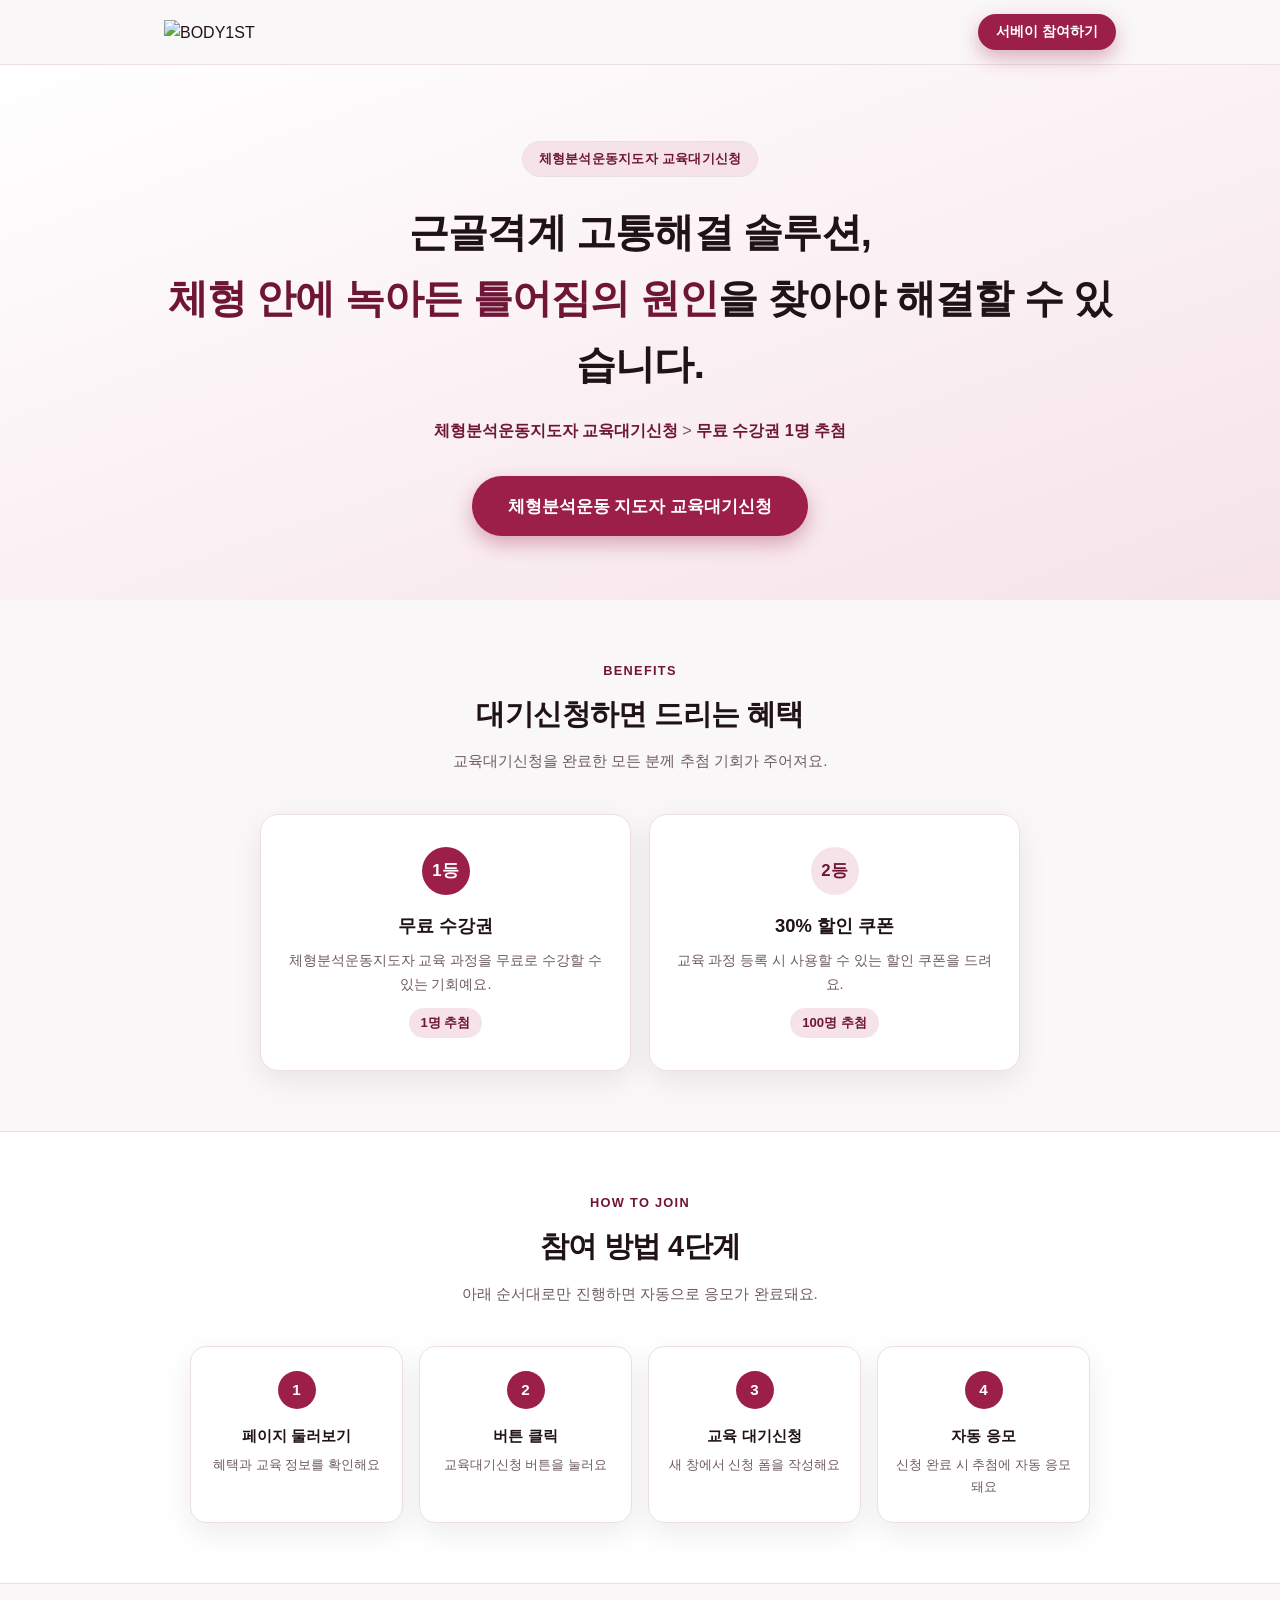
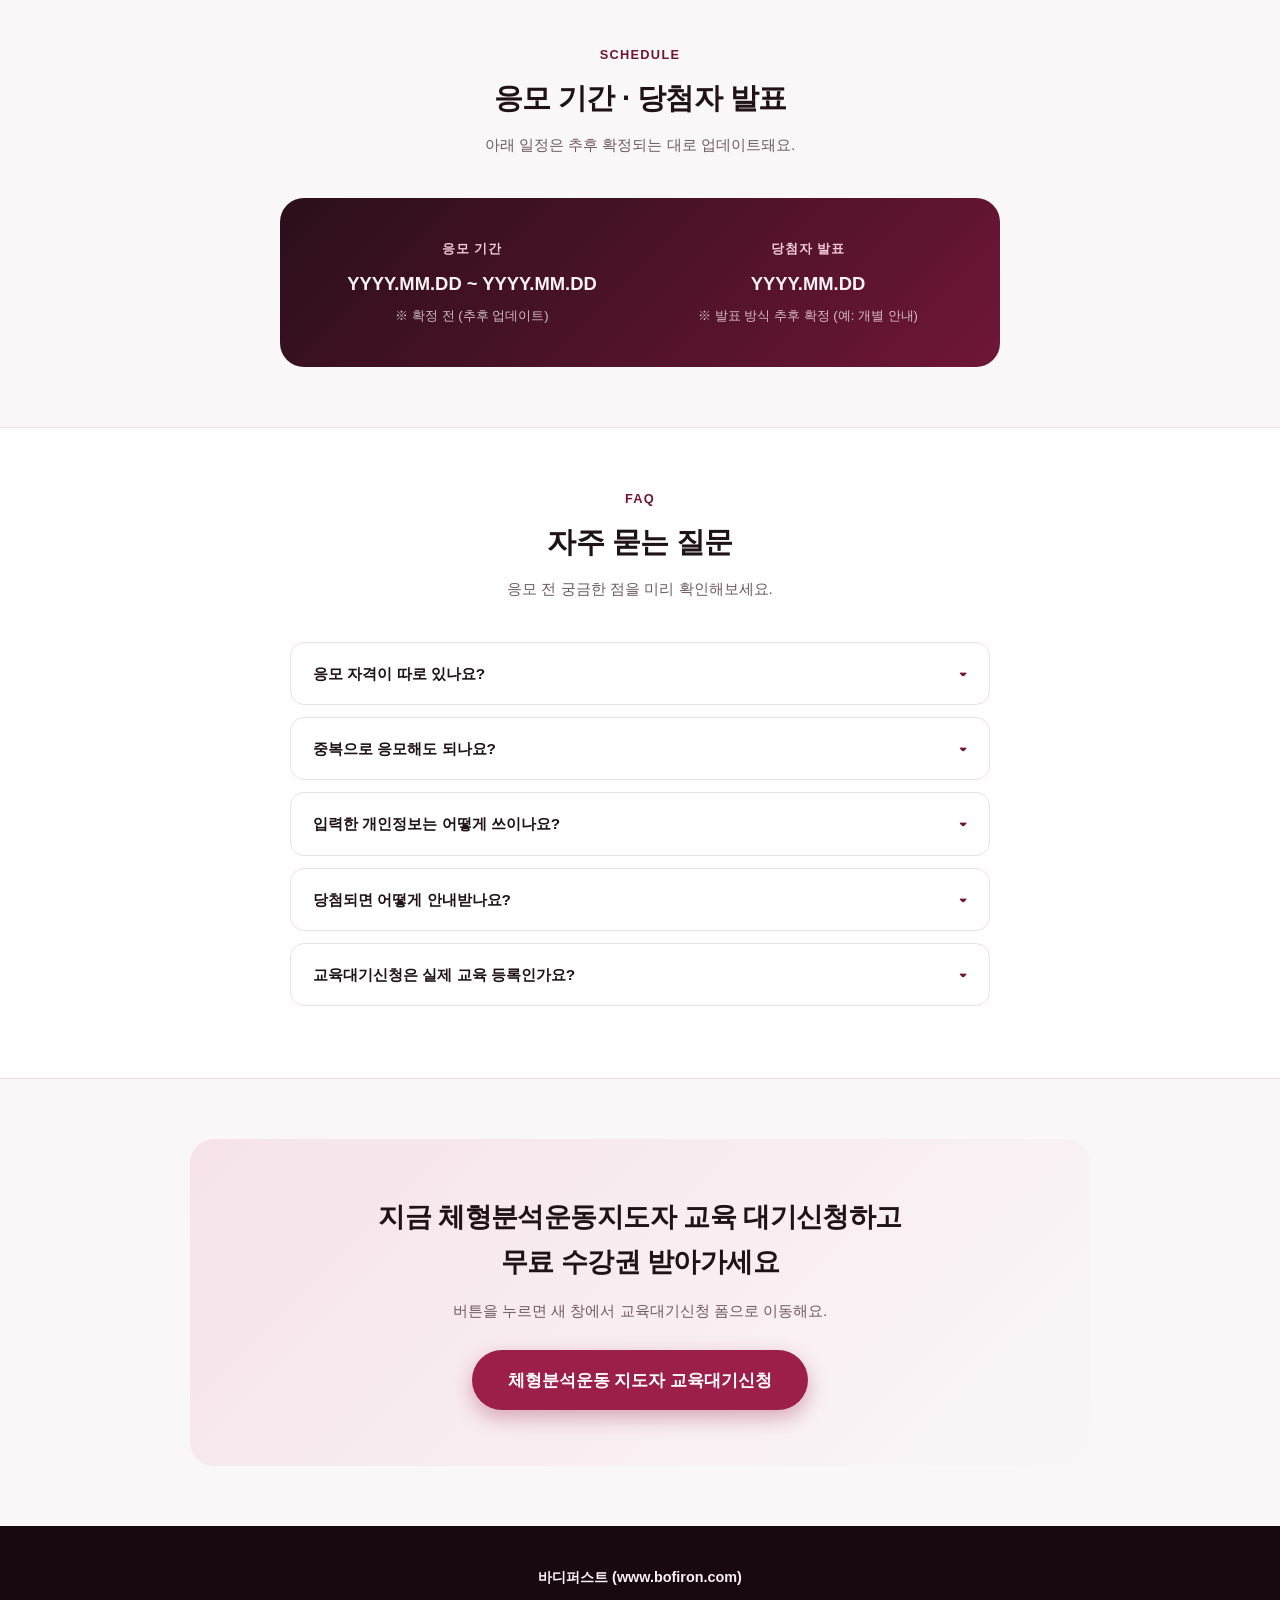
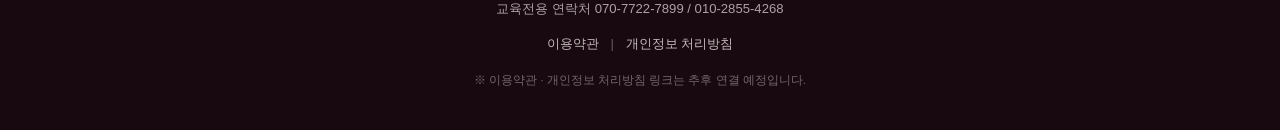
==== index.html @ 2d15d4a1 "Add event page" ====
<!DOCTYPE html>
<html lang="ko">
<head>
<meta charset="UTF-8">
<meta name="viewport" content="width=device-width, initial-scale=1.0">
<title>체형분석운동지도자 교육대기신청 | BODY1ST</title>
<style>
  :root {
    --bg: #faf7f8;
    --bg-alt: #ffffff;
    --ink: #201317;
    --ink-soft: #6e5b62;
    --accent: #9c1f4a;
    --accent-soft: #f6e3ea;
    --accent-deep: #6f1636;
    --line: #ecdfe4;
    --radius: 18px;
    --shadow: 0 10px 30px rgba(32, 19, 23, 0.08);
  }

  * { box-sizing: border-box; }
  html { scroll-behavior: smooth; }

  body {
    margin: 0;
    font-family: "Pretendard", "Apple SD Gothic Neo", "Malgun Gothic", sans-serif;
    background: var(--bg);
    color: var(--ink);
    line-height: 1.65;
  }

  a { color: inherit; }

  .wrap {
    max-width: 1000px;
    margin: 0 auto;
    padding: 0 24px;
  }

  /* Header */
  header {
    position: sticky;
    top: 0;
    z-index: 50;
    background: rgba(250, 247, 248, 0.92);
    backdrop-filter: blur(8px);
    border-bottom: 1px solid var(--line);
  }

  .nav {
    display: flex;
    align-items: center;
    justify-content: space-between;
    padding: 14px 24px;
    max-width: 1000px;
    margin: 0 auto;
  }

  .nav img {
    height: 24px;
    display: block;
  }

  .btn {
    padding: 12px 22px;
    border-radius: 999px;
    font-size: 0.92rem;
    font-weight: 700;
    cursor: pointer;
    border: none;
    transition: transform 0.15s ease, box-shadow 0.15s ease, background 0.15s ease;
  }

  .btn:active { transform: scale(0.97); }

  .btn-primary {
    background: var(--accent);
    color: #fff;
    box-shadow: 0 8px 20px rgba(156, 31, 74, 0.35);
  }

  .btn-primary:hover { background: var(--accent-deep); }

  .btn-sm {
    padding: 9px 18px;
    font-size: 0.85rem;
  }

  .btn-big {
    padding: 18px 36px;
    font-size: 1.08rem;
  }

  /* Hero */
  .hero {
    padding: 76px 24px 64px;
    text-align: center;
    background: linear-gradient(160deg, #fff 0%, var(--accent-soft) 100%);
  }

  .hero .eyebrow {
    display: inline-block;
    font-size: 0.82rem;
    color: var(--accent-deep);
    background: var(--accent-soft);
    border: 1px solid var(--line);
    padding: 6px 16px;
    border-radius: 999px;
    font-weight: 700;
    letter-spacing: 0.02em;
    margin-bottom: 22px;
  }

  .hero h1 {
    font-size: clamp(1.7rem, 4.2vw, 2.5rem);
    letter-spacing: -0.02em;
    margin: 0 0 20px;
    font-weight: 800;
  }

  .hero h1 .highlight { color: var(--accent-deep); }

  .hero .subcopy {
    font-size: 1.02rem;
    font-weight: 700;
    color: var(--accent-deep);
    margin: 0 0 32px;
  }

  .hero .subcopy .arrow { color: var(--ink-soft); font-weight: 500; margin: 0 4px; }

  /* Section shared */
  section { padding: 60px 24px; }

  .section-head {
    text-align: center;
    max-width: 620px;
    margin: 0 auto 40px;
  }

  .section-tag {
    font-size: 0.8rem;
    font-weight: 700;
    color: var(--accent-deep);
    text-transform: uppercase;
    letter-spacing: 0.1em;
    margin-bottom: 10px;
  }

  .section-head h2 {
    font-size: clamp(1.4rem, 3vw, 1.8rem);
    letter-spacing: -0.02em;
    margin: 0 0 10px;
  }

  .section-head p {
    color: var(--ink-soft);
    font-size: 0.96rem;
    margin: 0;
  }

  /* Benefit cards */
  .benefit-grid {
    display: grid;
    grid-template-columns: repeat(auto-fit, minmax(260px, 1fr));
    gap: 18px;
    max-width: 760px;
    margin: 0 auto;
  }

  .benefit-card {
    background: var(--bg-alt);
    border: 1px solid var(--line);
    border-radius: var(--radius);
    padding: 32px 26px;
    text-align: center;
    box-shadow: var(--shadow);
    position: relative;
  }

  .benefit-card .rank {
    display: inline-flex;
    align-items: center;
    justify-content: center;
    width: 48px;
    height: 48px;
    border-radius: 50%;
    background: var(--accent-soft);
    color: var(--accent-deep);
    font-weight: 800;
    font-size: 1.05rem;
    margin-bottom: 16px;
  }

  .benefit-card.first .rank { background: var(--accent); color: #fff; }

  .benefit-card h3 {
    margin: 0 0 8px;
    font-size: 1.15rem;
  }

  .benefit-card p {
    margin: 0;
    color: var(--ink-soft);
    font-size: 0.9rem;
  }

  .benefit-card .count {
    display: inline-block;
    margin-top: 12px;
    font-size: 0.82rem;
    font-weight: 700;
    color: var(--accent-deep);
    background: var(--accent-soft);
    padding: 4px 12px;
    border-radius: 999px;
  }

  /* Steps */
  .steps {
    display: grid;
    grid-template-columns: repeat(auto-fit, minmax(150px, 1fr));
    gap: 16px;
    max-width: 900px;
    margin: 0 auto;
  }

  .step-card {
    background: var(--bg-alt);
    border: 1px solid var(--line);
    border-radius: 16px;
    padding: 24px 18px;
    text-align: center;
    box-shadow: var(--shadow);
  }

  .step-card .circle {
    width: 38px;
    height: 38px;
    margin: 0 auto 14px;
    border-radius: 50%;
    background: var(--accent);
    color: #fff;
    display: flex;
    align-items: center;
    justify-content: center;
    font-weight: 700;
    font-size: 0.95rem;
  }

  .step-card h4 {
    margin: 0 0 6px;
    font-size: 0.96rem;
  }

  .step-card p {
    margin: 0;
    font-size: 0.82rem;
    color: var(--ink-soft);
  }

  /* Period highlight box */
  .period-box {
    max-width: 720px;
    margin: 0 auto;
    background: linear-gradient(135deg, #2a0f1a, #6f1636);
    color: #fdf3f6;
    border-radius: 24px;
    padding: 40px 36px;
    display: grid;
    grid-template-columns: 1fr 1fr;
    gap: 24px;
    text-align: center;
  }

  @media (max-width: 560px) {
    .period-box { grid-template-columns: 1fr; }
  }

  .period-box .item .label {
    font-size: 0.8rem;
    font-weight: 700;
    letter-spacing: 0.06em;
    text-transform: uppercase;
    color: #f2c9d8;
    margin-bottom: 10px;
  }

  .period-box .item .value {
    font-size: 1.15rem;
    font-weight: 800;
  }

  .period-box .item .note {
    font-size: 0.82rem;
    color: rgba(253,243,246,0.75);
    margin-top: 6px;
  }

  /* FAQ accordion */
  .faq-box {
    max-width: 700px;
    margin: 0 auto;
  }

  .faq-item {
    background: var(--bg-alt);
    border: 1px solid var(--line);
    border-radius: 14px;
    margin-bottom: 12px;
    overflow: hidden;
  }

  .faq-q {
    display: flex;
    align-items: center;
    justify-content: space-between;
    padding: 18px 22px;
    cursor: pointer;
    font-weight: 700;
    font-size: 0.96rem;
    user-select: none;
  }

  .faq-q .arrow {
    color: var(--accent-deep);
    transition: transform 0.25s;
    flex-shrink: 0;
    margin-left: 12px;
  }

  .faq-item.open .faq-q .arrow { transform: rotate(180deg); }

  .faq-a {
    max-height: 0;
    overflow: hidden;
    transition: max-height 0.25s ease;
  }

  .faq-a p {
    margin: 0;
    padding: 0 22px 20px;
    color: var(--ink-soft);
    font-size: 0.9rem;
  }

  /* Final CTA */
  .final-cta {
    text-align: center;
    background: linear-gradient(135deg, var(--accent-soft), var(--bg));
    border-radius: 24px;
    max-width: 900px;
    margin: 0 auto;
    padding: 56px 32px;
  }

  .final-cta h2 {
    font-size: clamp(1.3rem, 3vw, 1.7rem);
    margin: 0 0 14px;
    letter-spacing: -0.02em;
  }

  .final-cta p {
    color: var(--ink-soft);
    margin: 0 0 26px;
    font-size: 0.94rem;
  }

  /* Footer */
  footer {
    background: #17090f;
    color: rgba(253,243,246,0.65);
    text-align: center;
    padding: 40px 24px;
    font-size: 0.82rem;
  }

  footer .foot-brand {
    font-weight: 700;
    color: #fdf3f6;
    margin-bottom: 8px;
    font-size: 0.9rem;
  }

  footer .foot-contact {
    margin-bottom: 14px;
  }

  footer .foot-links a {
    text-decoration: none;
    color: rgba(253,243,246,0.75);
  }

  footer .foot-links span.sep {
    margin: 0 8px;
    color: rgba(253,243,246,0.35);
  }

  footer .foot-links a:hover { color: #fff; }

  .placeholder-note {
    font-size: 0.72rem;
    color: rgba(253,243,246,0.4);
    margin-top: 16px;
  }
</style>
</head>
<body>

<header>
  <div class="nav">
    <img src="assets/body1st_logo_black.png" alt="BODY1ST">
    <button class="btn btn-primary btn-sm" id="surveyBtn">서베이 참여하기</button>
  </div>
</header>

<section class="hero">
  <div class="wrap">
    <span class="eyebrow">체형분석운동지도자 교육대기신청</span>
    <h1>근골격계 고통해결 솔루션,<br><span class="highlight">체형 안에 녹아든 틀어짐의 원인</span>을 찾아야 해결할 수 있습니다.</h1>
    <p class="subcopy">체형분석운동지도자 교육대기신청<span class="arrow">&gt;</span>무료 수강권 1명 추첨</p>
    <button class="btn btn-primary btn-big" id="mainCtaBtn">체형분석운동 지도자 교육대기신청</button>
  </div>
</section>

<section id="benefits">
  <div class="wrap">
    <div class="section-head">
      <div class="section-tag">Benefits</div>
      <h2>대기신청하면 드리는 혜택</h2>
      <p>교육대기신청을 완료한 모든 분께 추첨 기회가 주어져요.</p>
    </div>
    <div class="benefit-grid">
      <div class="benefit-card first">
        <div class="rank">1등</div>
        <h3>무료 수강권</h3>
        <p>체형분석운동지도자 교육 과정을 무료로 수강할 수 있는 기회예요.</p>
        <span class="count">1명 추첨</span>
      </div>
      <div class="benefit-card">
        <div class="rank">2등</div>
        <h3>30% 할인 쿠폰</h3>
        <p>교육 과정 등록 시 사용할 수 있는 할인 쿠폰을 드려요.</p>
        <span class="count">100명 추첨</span>
      </div>
    </div>
  </div>
</section>

<section style="background: var(--bg-alt); border-top:1px solid var(--line); border-bottom:1px solid var(--line);">
  <div class="wrap">
    <div class="section-head">
      <div class="section-tag">How To Join</div>
      <h2>참여 방법 4단계</h2>
      <p>아래 순서대로만 진행하면 자동으로 응모가 완료돼요.</p>
    </div>
    <div class="steps">
      <div class="step-card">
        <div class="circle">1</div>
        <h4>페이지 둘러보기</h4>
        <p>혜택과 교육 정보를 확인해요</p>
      </div>
      <div class="step-card">
        <div class="circle">2</div>
        <h4>버튼 클릭</h4>
        <p>교육대기신청 버튼을 눌러요</p>
      </div>
      <div class="step-card">
        <div class="circle">3</div>
        <h4>교육 대기신청</h4>
        <p>새 창에서 신청 폼을 작성해요</p>
      </div>
      <div class="step-card">
        <div class="circle">4</div>
        <h4>자동 응모</h4>
        <p>신청 완료 시 추첨에 자동 응모돼요</p>
      </div>
    </div>
  </div>
</section>

<section>
  <div class="wrap">
    <div class="section-head">
      <div class="section-tag">Schedule</div>
      <h2>응모 기간 · 당첨자 발표</h2>
      <p>아래 일정은 추후 확정되는 대로 업데이트돼요.</p>
    </div>
    <div class="period-box">
      <div class="item">
        <div class="label">응모 기간</div>
        <div class="value">YYYY.MM.DD ~ YYYY.MM.DD</div>
        <div class="note">※ 확정 전 (추후 업데이트)</div>
      </div>
      <div class="item">
        <div class="label">당첨자 발표</div>
        <div class="value">YYYY.MM.DD</div>
        <div class="note">※ 발표 방식 추후 확정 (예: 개별 안내)</div>
      </div>
    </div>
  </div>
</section>

<section id="faq" style="background: var(--bg-alt); border-top:1px solid var(--line); border-bottom:1px solid var(--line);">
  <div class="wrap">
    <div class="section-head">
      <div class="section-tag">FAQ</div>
      <h2>자주 묻는 질문</h2>
      <p>응모 전 궁금한 점을 미리 확인해보세요.</p>
    </div>
    <div class="faq-box">
      <div class="faq-item">
        <div class="faq-q"><span>응모 자격이 따로 있나요?</span><span class="arrow">▾</span></div>
        <div class="faq-a"><p>내용 추후 업데이트예정입니다.</p></div>
      </div>
      <div class="faq-item">
        <div class="faq-q"><span>중복으로 응모해도 되나요?</span><span class="arrow">▾</span></div>
        <div class="faq-a"><p>내용 추후 업데이트예정입니다.</p></div>
      </div>
      <div class="faq-item">
        <div class="faq-q"><span>입력한 개인정보는 어떻게 쓰이나요?</span><span class="arrow">▾</span></div>
        <div class="faq-a"><p>내용 추후 업데이트예정입니다.</p></div>
      </div>
      <div class="faq-item">
        <div class="faq-q"><span>당첨되면 어떻게 안내받나요?</span><span class="arrow">▾</span></div>
        <div class="faq-a"><p>내용 추후 업데이트예정입니다.</p></div>
      </div>
      <div class="faq-item">
        <div class="faq-q"><span>교육대기신청은 실제 교육 등록인가요?</span><span class="arrow">▾</span></div>
        <div class="faq-a"><p>내용 추후 업데이트예정입니다.</p></div>
      </div>
    </div>
  </div>
</section>

<section>
  <div class="wrap">
    <div class="final-cta">
      <h2>지금 체형분석운동지도자 교육 대기신청하고<br>무료 수강권 받아가세요</h2>
      <p>버튼을 누르면 새 창에서 교육대기신청 폼으로 이동해요.</p>
      <button class="btn btn-primary btn-big" id="finalCtaBtn">체형분석운동 지도자 교육대기신청</button>
    </div>
  </div>
</section>

<footer>
  <div class="foot-brand">바디퍼스트 (www.bofiron.com)</div>
  <div class="foot-contact">교육전용 연락처 070-7722-7899 / 010-2855-4268</div>
  <div class="foot-links">
    <a href="#">이용약관</a>
    <span class="sep">|</span>
    <a href="#">개인정보 처리방침</a>
  </div>
  <div class="placeholder-note">※ 이용약관 · 개인정보 처리방침 링크는 추후 연결 예정입니다.</div>
</footer>

<script>
  // 구글 폼 URL — 추후 실제 링크로 교체
  const GOOGLE_FORM_URL = "#";

  ["surveyBtn", "mainCtaBtn", "finalCtaBtn"].forEach(id => {
    document.getElementById(id).addEventListener("click", () => {
      window.open(GOOGLE_FORM_URL, "_blank");
    });
  });

  // FAQ 아코디언
  document.querySelectorAll(".faq-item").forEach(item => {
    const q = item.querySelector(".faq-q");
    const a = item.querySelector(".faq-a");
    q.addEventListener("click", () => {
      const isOpen = item.classList.contains("open");
      document.querySelectorAll(".faq-item").forEach(other => {
        other.classList.remove("open");
        other.querySelector(".faq-a").style.maxHeight = null;
      });
      if (!isOpen) {
        item.classList.add("open");
        a.style.maxHeight = a.scrollHeight + "px";
      }
    });
  });
</script>

</body>
</html>
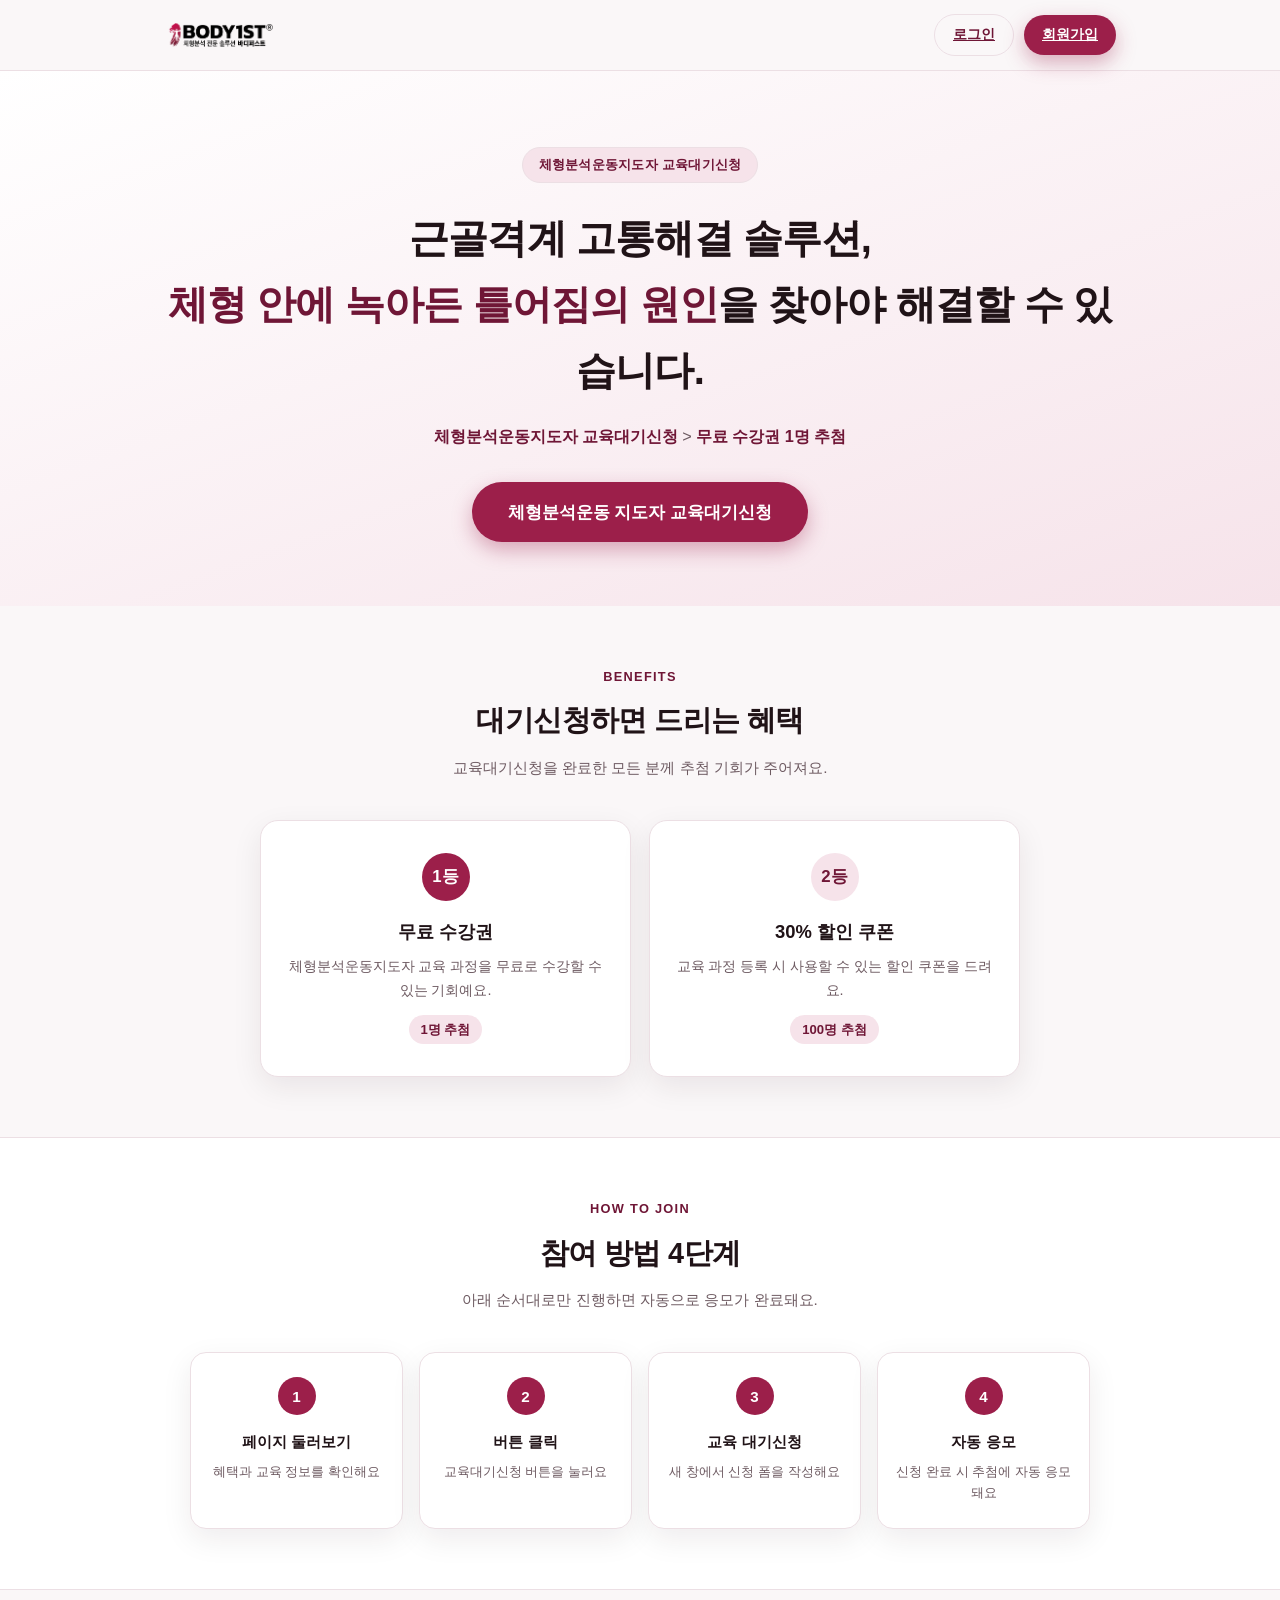
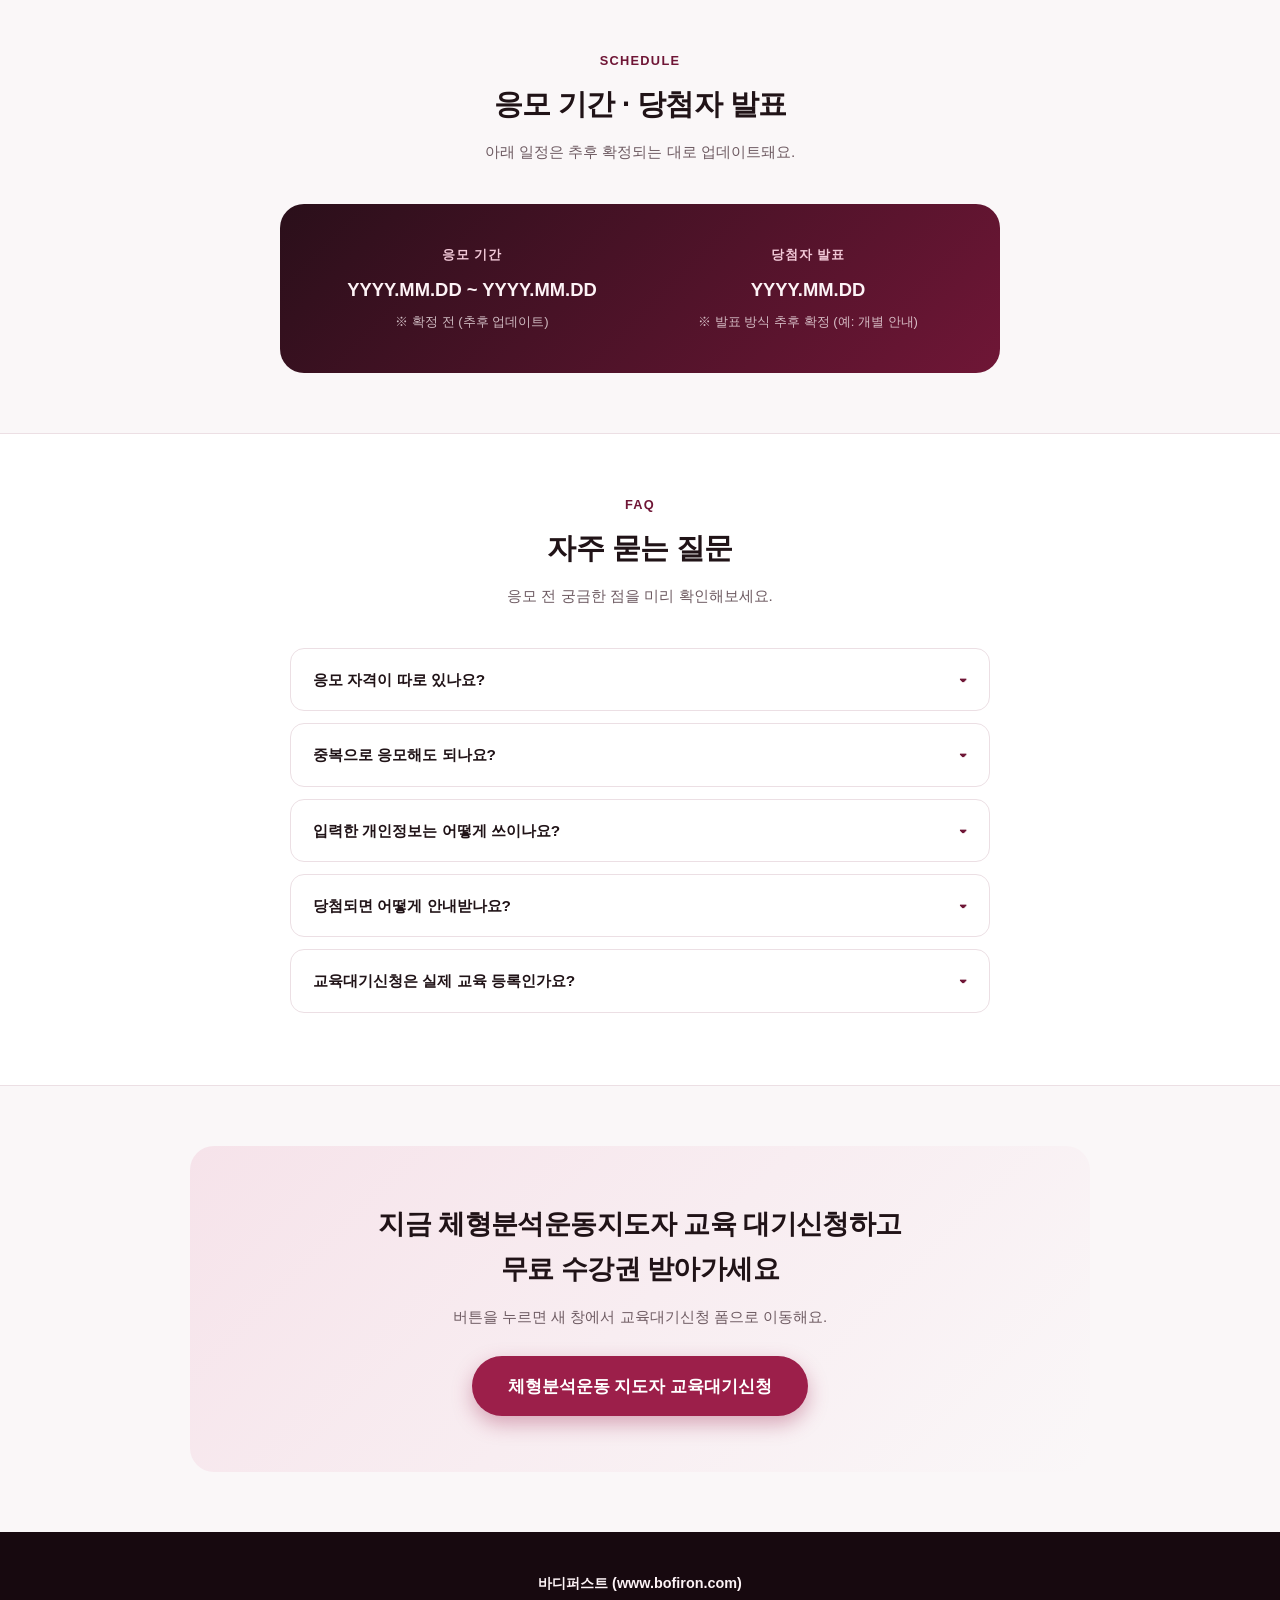
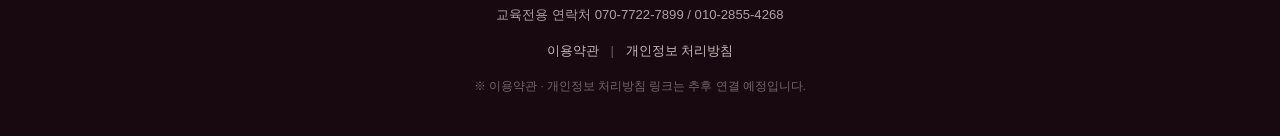
==== commit 125bc6b2: "Replace header survey button with signup/login links" ====
--- a/index.html
+++ b/index.html
@@ -81,6 +81,21 @@
 
   .btn-primary:hover { background: var(--accent-deep); }
 
+  .btn-outline {
+    background: transparent;
+    color: var(--accent-deep);
+    border: 1px solid var(--line);
+    box-shadow: none;
+  }
+
+  .btn-outline:hover { background: var(--accent-soft); }
+
+  .nav-actions {
+    display: flex;
+    align-items: center;
+    gap: 10px;
+  }
+
   .btn-sm {
     padding: 9px 18px;
     font-size: 0.85rem;
@@ -410,7 +425,10 @@
 <header>
   <div class="nav">
     <img src="assets/body1st_logo_black.png" alt="BODY1ST">
-    <button class="btn btn-primary btn-sm" id="surveyBtn">서베이 참여하기</button>
+    <div class="nav-actions">
+      <a class="btn btn-outline btn-sm" href="login.html">로그인</a>
+      <a class="btn btn-primary btn-sm" href="signup.html">회원가입</a>
+    </div>
   </div>
 </header>
 
@@ -558,7 +576,7 @@
   // 구글 폼 URL — 추후 실제 링크로 교체
   const GOOGLE_FORM_URL = "#";
 
-  ["surveyBtn", "mainCtaBtn", "finalCtaBtn"].forEach(id => {
+  ["mainCtaBtn", "finalCtaBtn"].forEach(id => {
     document.getElementById(id).addEventListener("click", () => {
       window.open(GOOGLE_FORM_URL, "_blank");
     });
